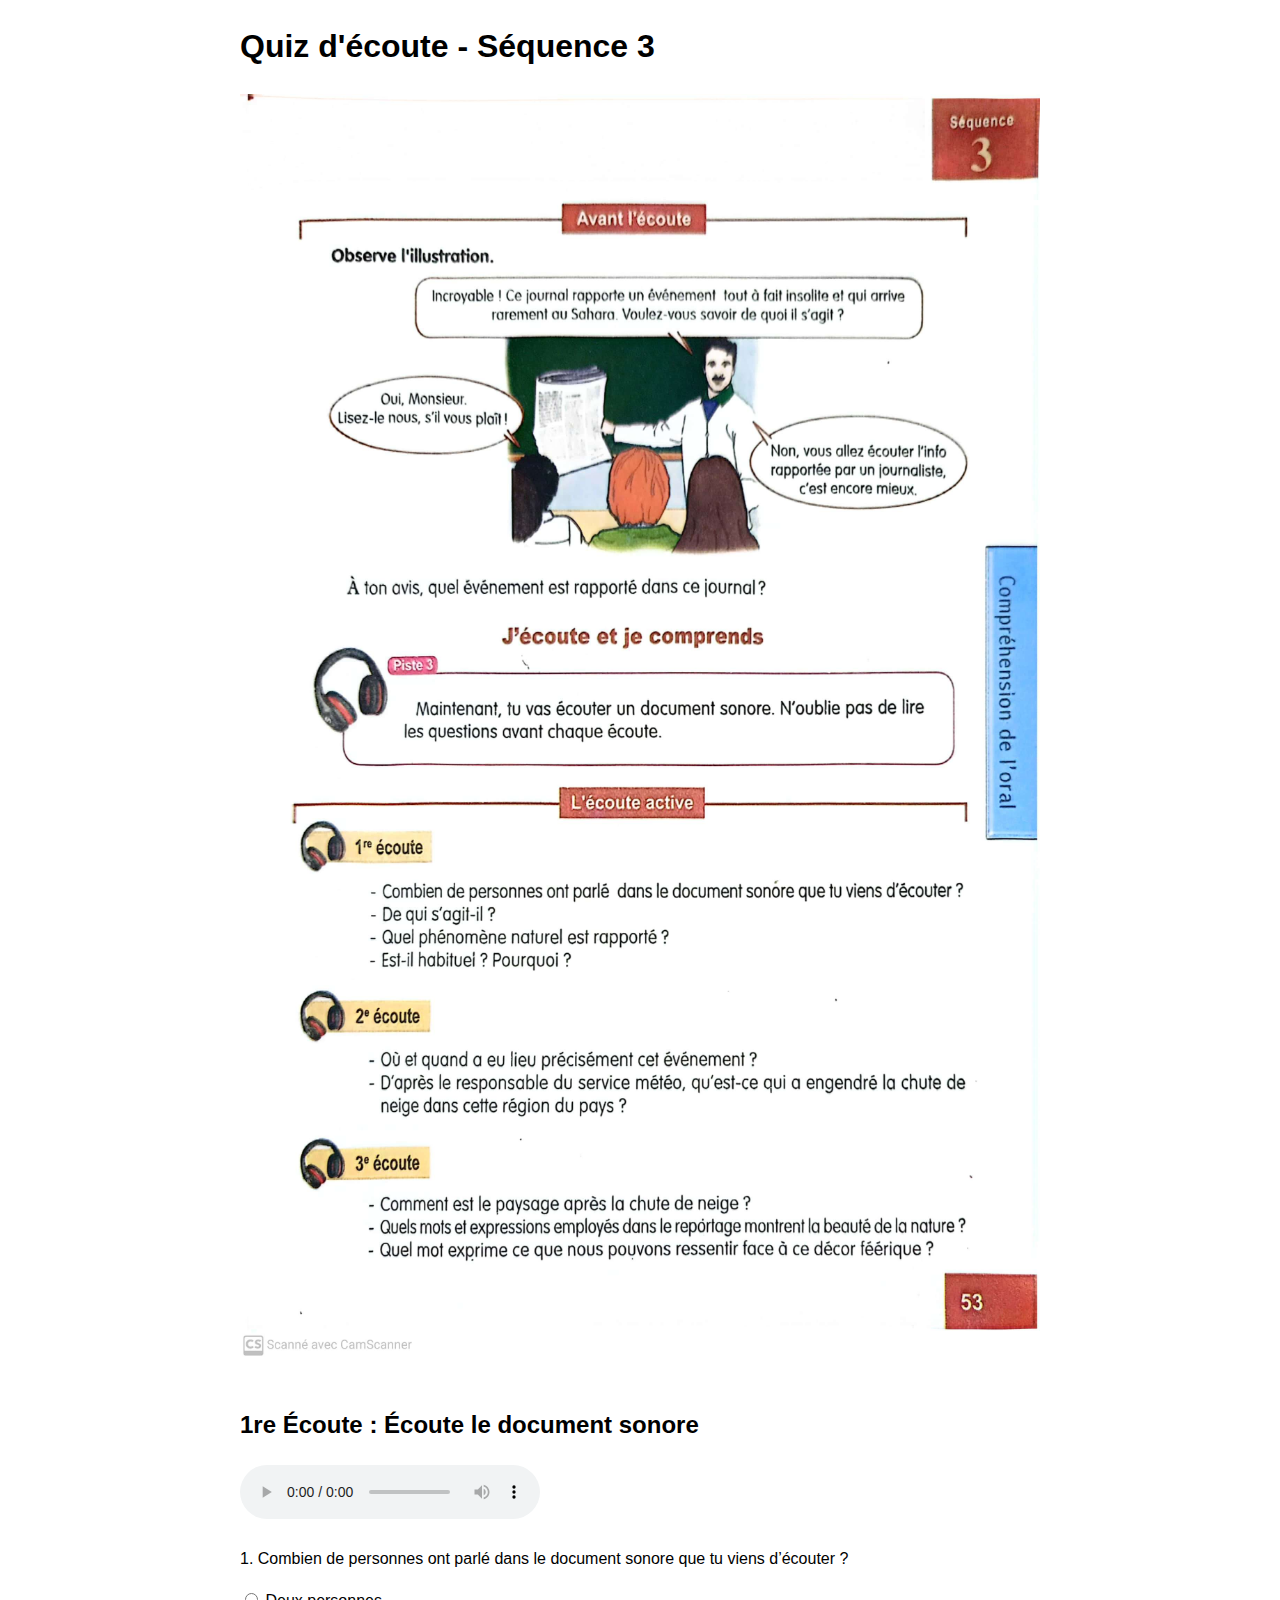
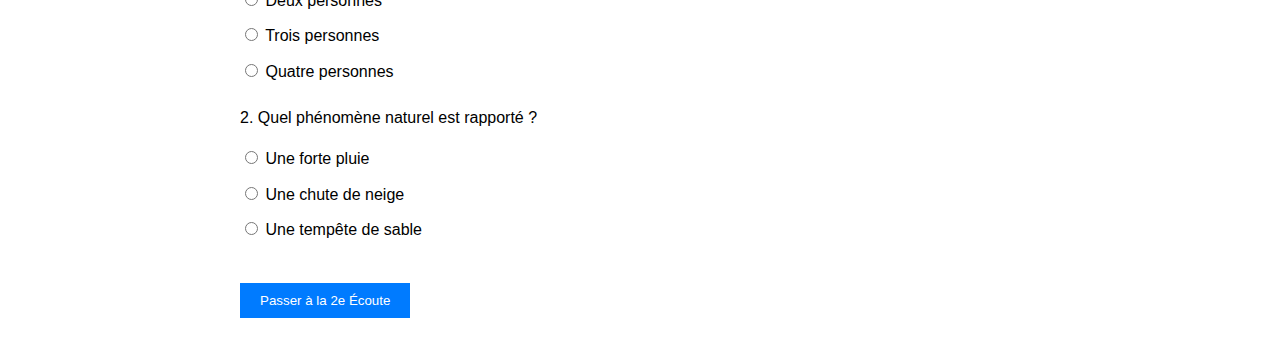
==== quiz_p53.html @ e30d41ce "Update quiz_p53.html" ====
<!DOCTYPE html> 
<html lang="fr">
<head>
    <meta charset="UTF-8">
    <meta name="viewport" content="width=device-width, initial-scale=1.0">
    <title>Quiz d'écoute - Séquence 3</title>
    <style>
        body {
            font-family: Arial, sans-serif;
            margin: 20px;
            line-height: 1.6;
        }
        .quiz-container {
            max-width: 800px;
            margin: 0 auto;
        }
        .quiz-container img {
            width: 100%;
            margin-bottom: 20px;
        }
        .question {
            margin-bottom: 20px;
        }
        .audio {
            margin: 20px 0;
        }
        .btn-submit {
            background-color: #4CAF50;
            color: white;
            padding: 10px 20px;
            border: none;
            cursor: pointer;
        }
        .btn-submit:hover {
            background-color: #45a049;
        }
        .btn-next {
            background-color: #007BFF;
            color: white;
            padding: 10px 20px;
            border: none;
            cursor: pointer;
            margin-top: 20px;
        }
        .btn-next:hover {
            background-color: #0056b3;
        }
        label {
            display: block;
            margin-bottom: 10px;
        }
        #score {
            font-size: 1.5em;
            margin-top: 20px;
            color: #4CAF50;
        }
        .feedback {
            margin-top: 20px;
            font-size: 1em;
            color: #d9534f;
        }
        .feedback p {
            margin-bottom: 10px;
        }
        .hidden {
            display: none;
        }
    </style>
</head>
<body>
    <div class="quiz-container">
        <h1>Quiz d'écoute - Séquence 3</h1>
        
        <!-- Affichage de l'image -->
        <img src="p53.jpg" alt="Page 53 Séquence 3">

        <!-- Section pour la première écoute -->
        <div id="section-1" class="quiz-section">
            <div class="audio">
                <h2>1re Écoute : Écoute le document sonore</h2>
                <audio id="audio-1" controls>
                    <source src="seequence audio P53.mp4" type="audio/mpeg">
                    Votre navigateur ne supporte pas la lecture audio.
                </audio>
            </div>

            <div class="questions">
                <div class="question">
                    <p>1. Combien de personnes ont parlé dans le document sonore que tu viens d’écouter ?</p>
                    <label><input type="radio" name="q1" value="2"> Deux personnes</label>
                    <label><input type="radio" name="q1" value="3"> Trois personnes</label>
                    <label><input type="radio" name="q1" value="4"> Quatre personnes</label>
                </div>
                <div class="question">
                    <p>2. Quel phénomène naturel est rapporté ?</p>
                    <label><input type="radio" name="q2" value="pluie"> Une forte pluie</label>
                    <label><input type="radio" name="q2" value="neige"> Une chute de neige</label>
                    <label><input type="radio" name="q2" value="tempete"> Une tempête de sable</label>
                </div>
            </div>
            <button class="btn-next" onclick="showNextSection(2, 'audio-1')">Passer à la 2e Écoute</button>
        </div>

        <!-- Section pour la deuxième écoute -->
        <div id="section-2" class="quiz-section hidden">
            <div class="audio">
                <h2>2e Écoute : Réécoute le document sonore</h2>
                <audio id="audio-2" controls>
                    <source src="sequence audio P53.mp4" type="audio/mpeg">
                    Votre navigateur ne supporte pas la lecture audio.
                </audio>
            </div>

            <div class="questions">
                <div class="question">
                    <p>3. Où et quand a eu lieu précisément cet événement ?</p>
                    <label><input type="radio" name="q3" value="sahara"> Dans le Sahara, en hiver.</label>
                    <label><input type="radio" name="q3" value="montagnes"> Dans les montagnes, au printemps.</label>
                </div>
                <div class="question">
                    <p>4. D'après le responsable du service météo, qu'est-ce qui a engendré la chute de neige dans cette région ?</p>
                    <label><input type="radio" name="q4" value="temp"> Une baisse soudaine des températures</label>
                    <label><input type="radio" name="q4" value="vent"> Des vents violents</label>
                </div>
            </div>
            <button class="btn-next" onclick="showNextSection(3, 'audio-2')">Passer à la 3e Écoute</button>
        </div>

        <!-- Section pour la troisième écoute -->
        <div id="section-3" class="quiz-section hidden">
            <div class="audio">
                <h2>3e Écoute : Une dernière fois</h2>
                <audio id="audio-3" controls>
                    <source src="sequence audio P53.mp4" type="audio/mpeg">
                    Votre navigateur ne supporte pas la lecture audio.
                </audio>
            </div>

            <div class="questions">
                <div class="question">
                    <p>5. Comment est le paysage après la chute de neige ?</p>
                    <label><input type="radio" name="q5" value="desert"> Le désert est complètement blanc.</label>
                    <label><input type="radio" name="q5" value="normal"> Le paysage reste inchangé.</label>
                </div>
                <div class="question">
                    <p>6. Quels mots et expressions employés montrent la beauté de la nature ?</p>
                    <label><input type="radio" name="q6" value="poetique"> Des mots poétiques décrivant la neige.</label>
                    <label><input type="radio" name="q6" value="simples"> Des mots simples et directs.</label>
                </div>
                <div class="question">
                    <p>7. Quel mot exprime ce que nous pouvons ressentir face à ce décor féerique ?</p>
                    <label><input type="radio" name="q7" value="merveille"> Merveille.</label>
                    <label><input type="radio" name="q7" value="habituel"> Habituel.</label>
                </div>
            </div>
            <button class="btn-submit" onclick="calculateScore()">Soumettre</button>
        </div>

        <!-- Score affiché ici -->
        <div id="score"></div>
        <div id="feedback" class="feedback"></div>
    </div>

    <script>
        function showNextSection(sectionNumber, audioId) {
            // Arrêter l'audio en cours
            const currentAudio = document.getElementById(audioId);
            if (currentAudio) {
                currentAudio.pause();
                currentAudio.currentTime = 0;
            }

            // Masquer toutes les sections
            document.querySelectorAll('.quiz-section').forEach(section => section.classList.add('hidden'));
            
            // Afficher la section suivante
            document.getElementById(`section-${sectionNumber}`).classList.remove('hidden');
        }

        function calculateScore() {
            const correctAnswers = {
                q1: "2",
                q2: "neige",
                q3: "sahara",
                q4: "temp",
                q5: "desert",
                q6: "poetique",
                q7: "merveille"
            };

            let score = 0;
            const feedback = [];
            const form = document.getElementById("quiz-form");

            for (const [question, correctAnswer] of Object.entries(correctAnswers)) {
                const selected = document.querySelector(`input[name="${question}"]:checked`);
                if (selected && selected.value === correctAnswer) {
                    score++;
                } else {
                    feedback.push(`Question ${question.slice(1)} : Mauvaise réponse. La bonne réponse est "${correctAnswer}".`);
                }
            }

            document.getElementById("score").textContent = `Votre score : ${score} / ${Object.keys(correctAnswers).length}`;
            document.getElementById("feedback").innerHTML = feedback.length ? feedback.map(f => `<p>${f}</p>`).join('') : '<p>Félicitations ! Vous avez tout juste !</p>';
        }
    </script>
</body>
</html>
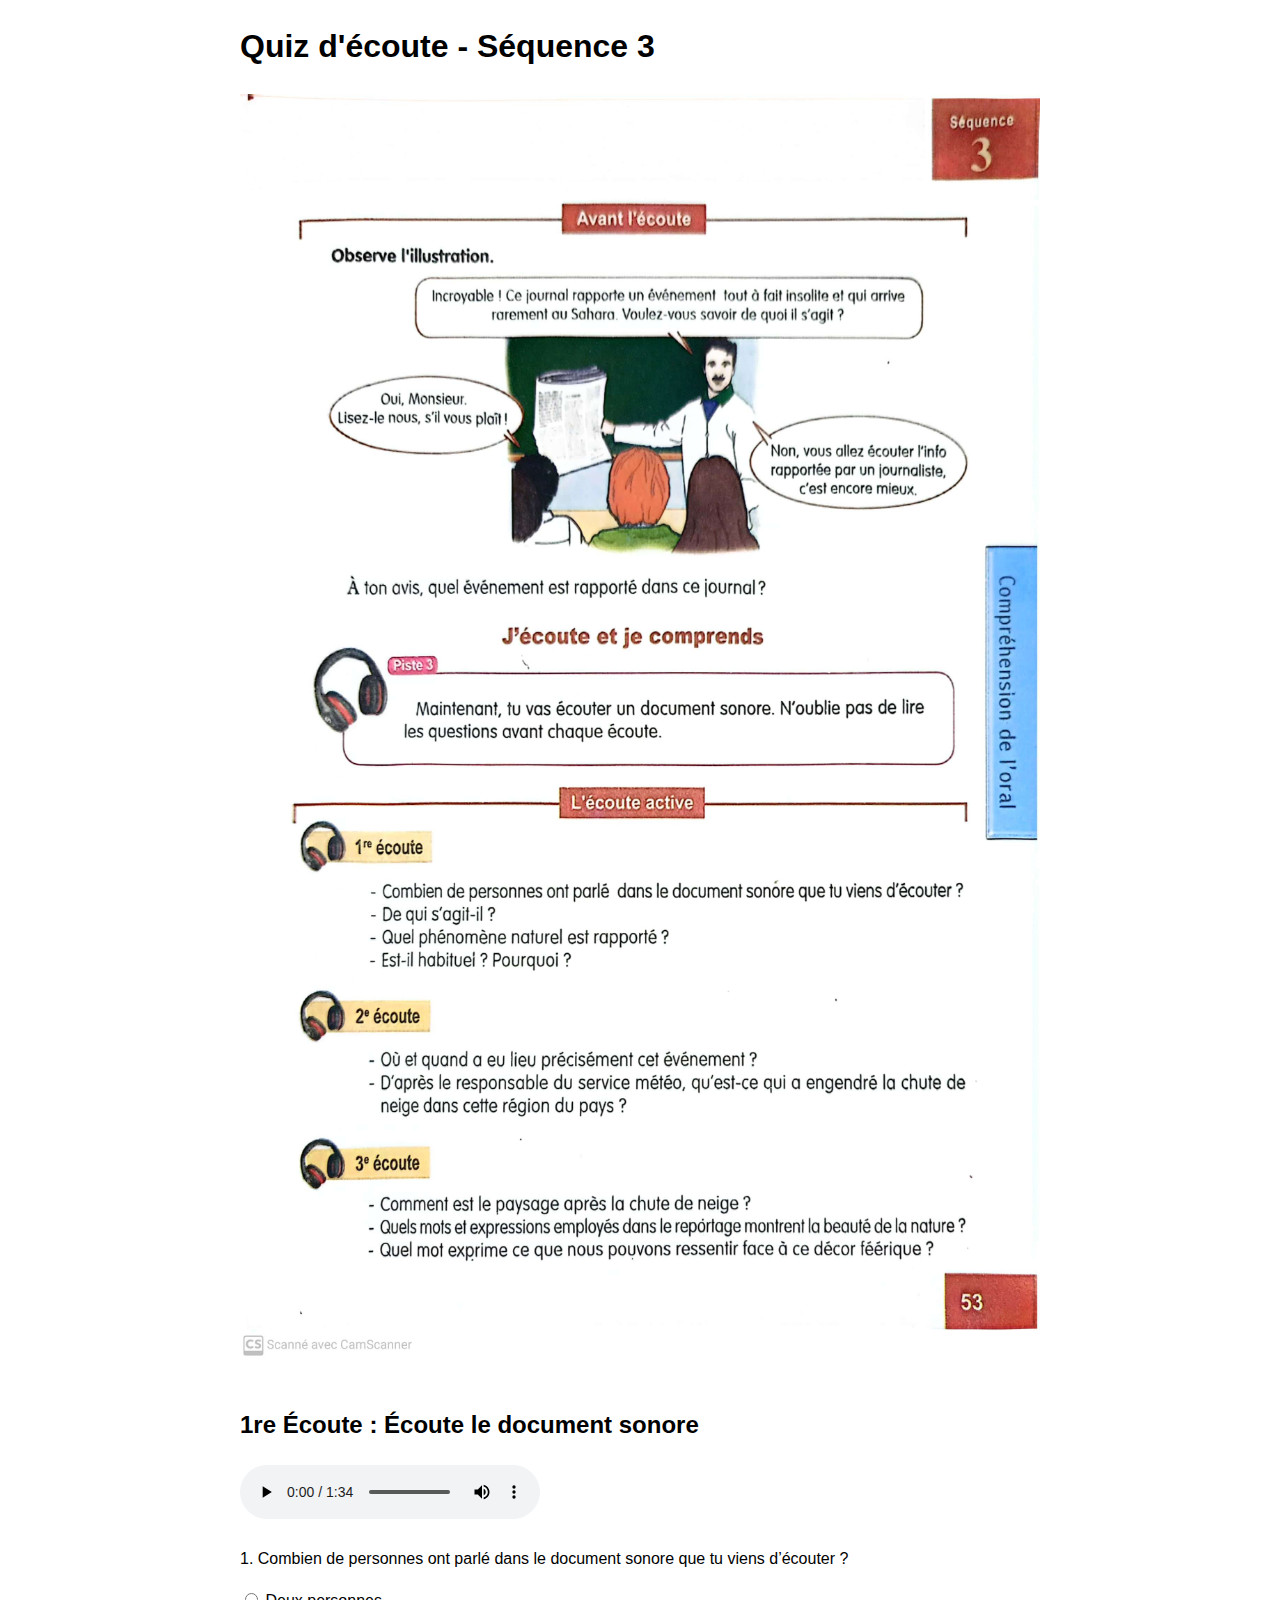
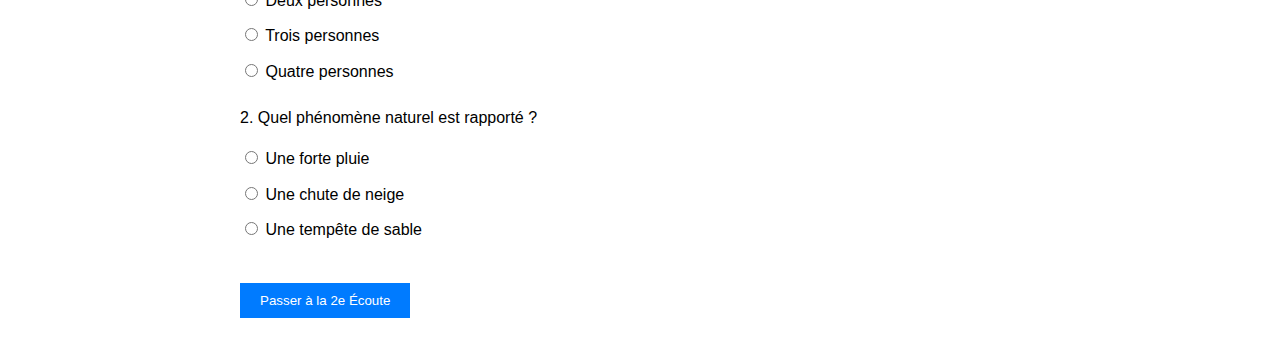
==== commit fe3b274a: "Update quiz_p53.html" ====
--- a/quiz_p53.html
+++ b/quiz_p53.html
@@ -79,7 +79,7 @@
             <div class="audio">
                 <h2>1re Écoute : Écoute le document sonore</h2>
                 <audio id="audio-1" controls>
-                    <source src="seequence audio P53.mp4" type="audio/mpeg">
+                    <source src="sequence audio P53.mp4" type="audio/mpeg">
                     Votre navigateur ne supporte pas la lecture audio.
                 </audio>
             </div>
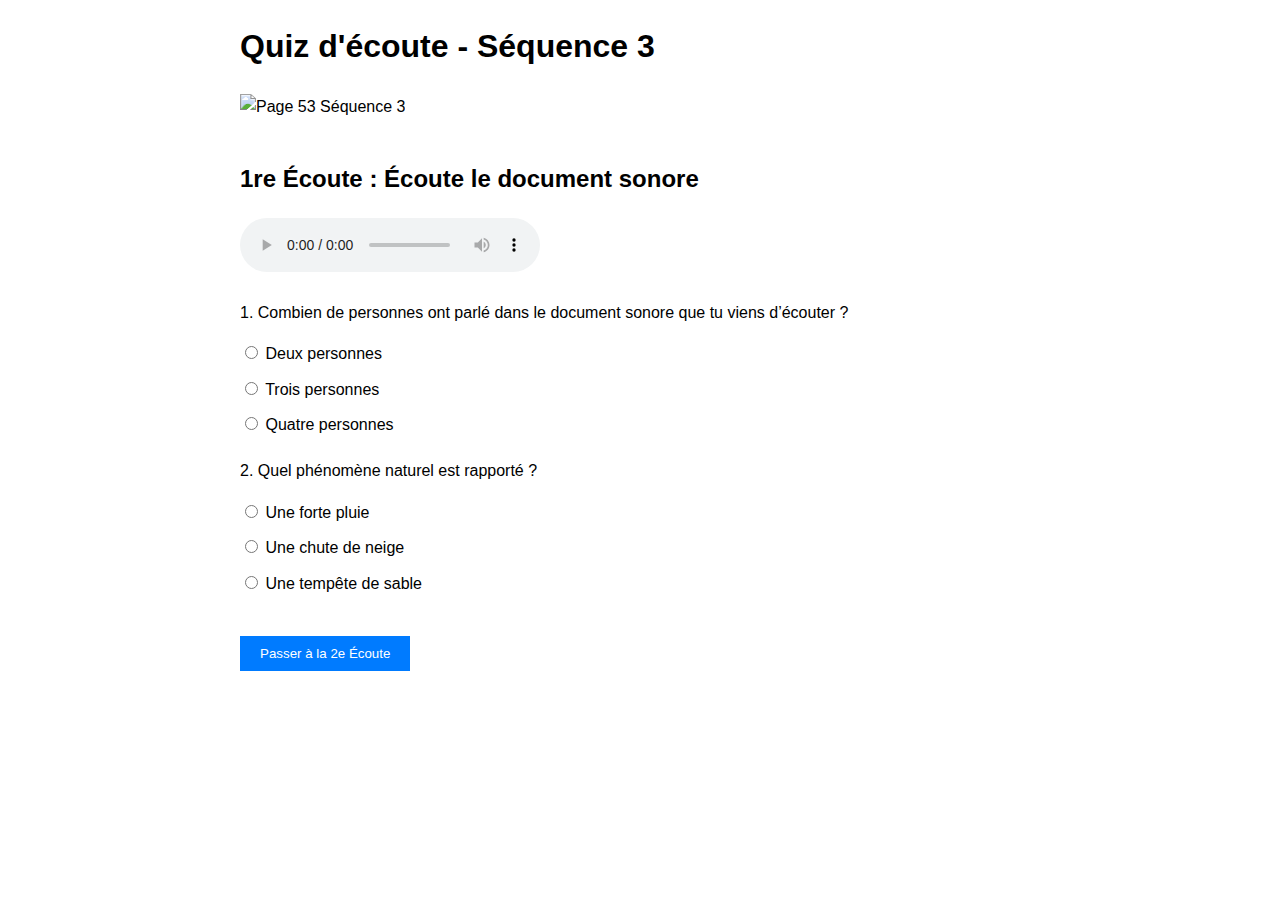
==== commit beeb71ca: "Update quiz_p53.html" ====
--- a/quiz_p53.html
+++ b/quiz_p53.html
@@ -1,4 +1,4 @@
-<!DOCTYPE html> 
+<!DOCTYPE html>
 <html lang="fr">
 <head>
     <meta charset="UTF-8">
@@ -49,19 +49,6 @@
             display: block;
             margin-bottom: 10px;
         }
-        #score {
-            font-size: 1.5em;
-            margin-top: 20px;
-            color: #4CAF50;
-        }
-        .feedback {
-            margin-top: 20px;
-            font-size: 1em;
-            color: #d9534f;
-        }
-        .feedback p {
-            margin-bottom: 10px;
-        }
         .hidden {
             display: none;
         }
@@ -70,20 +57,17 @@
 <body>
     <div class="quiz-container">
         <h1>Quiz d'écoute - Séquence 3</h1>
-        
-        <!-- Affichage de l'image -->
-        <img src="p53.jpg" alt="Page 53 Séquence 3">
-
+                
         <!-- Section pour la première écoute -->
         <div id="section-1" class="quiz-section">
+            <img src="path/to/image.jpg" alt="Page 53 Séquence 3">
             <div class="audio">
                 <h2>1re Écoute : Écoute le document sonore</h2>
                 <audio id="audio-1" controls>
-                    <source src="sequence audio P53.mp4" type="audio/mpeg">
+                    <source src="path/to/audio.m4a" type="audio/mpeg">
                     Votre navigateur ne supporte pas la lecture audio.
                 </audio>
             </div>
-
             <div class="questions">
                 <div class="question">
                     <p>1. Combien de personnes ont parlé dans le document sonore que tu viens d’écouter ?</p>
@@ -106,11 +90,10 @@
             <div class="audio">
                 <h2>2e Écoute : Réécoute le document sonore</h2>
                 <audio id="audio-2" controls>
-                    <source src="sequence audio P53.mp4" type="audio/mpeg">
+                    <source src="path/to/audio.m4a" type="audio/mpeg">
                     Votre navigateur ne supporte pas la lecture audio.
                 </audio>
             </div>
-
             <div class="questions">
                 <div class="question">
                     <p>3. Où et quand a eu lieu précisément cet événement ?</p>
@@ -131,11 +114,10 @@
             <div class="audio">
                 <h2>3e Écoute : Une dernière fois</h2>
                 <audio id="audio-3" controls>
-                    <source src="sequence audio P53.mp4" type="audio/mpeg">
+                    <source src="path/to/audio.m4a" type="audio/mpeg">
                     Votre navigateur ne supporte pas la lecture audio.
                 </audio>
             </div>
-
             <div class="questions">
                 <div class="question">
                     <p>5. Comment est le paysage après la chute de neige ?</p>
@@ -155,25 +137,16 @@
             </div>
             <button class="btn-submit" onclick="calculateScore()">Soumettre</button>
         </div>
-
-        <!-- Score affiché ici -->
-        <div id="score"></div>
-        <div id="feedback" class="feedback"></div>
     </div>
 
     <script>
         function showNextSection(sectionNumber, audioId) {
-            // Arrêter l'audio en cours
             const currentAudio = document.getElementById(audioId);
             if (currentAudio) {
                 currentAudio.pause();
                 currentAudio.currentTime = 0;
             }
-
-            // Masquer toutes les sections
             document.querySelectorAll('.quiz-section').forEach(section => section.classList.add('hidden'));
-            
-            // Afficher la section suivante
             document.getElementById(`section-${sectionNumber}`).classList.remove('hidden');
         }
 
@@ -190,7 +163,6 @@
 
             let score = 0;
             const feedback = [];
-            const form = document.getElementById("quiz-form");
 
             for (const [question, correctAnswer] of Object.entries(correctAnswers)) {
                 const selected = document.querySelector(`input[name="${question}"]:checked`);
@@ -201,8 +173,10 @@
                 }
             }
 
-            document.getElementById("score").textContent = `Votre score : ${score} / ${Object.keys(correctAnswers).length}`;
-            document.getElementById("feedback").innerHTML = feedback.length ? feedback.map(f => `<p>${f}</p>`).join('') : '<p>Félicitations ! Vous avez tout juste !</p>';
+            const totalQuestions = Object.keys(correctAnswers).length;
+            localStorage.setItem("quizScore", `${score} / ${totalQuestions}`);
+            localStorage.setItem("quizFeedback", JSON.stringify(feedback));
+            window.location.href = "result.html";
         }
     </script>
 </body>
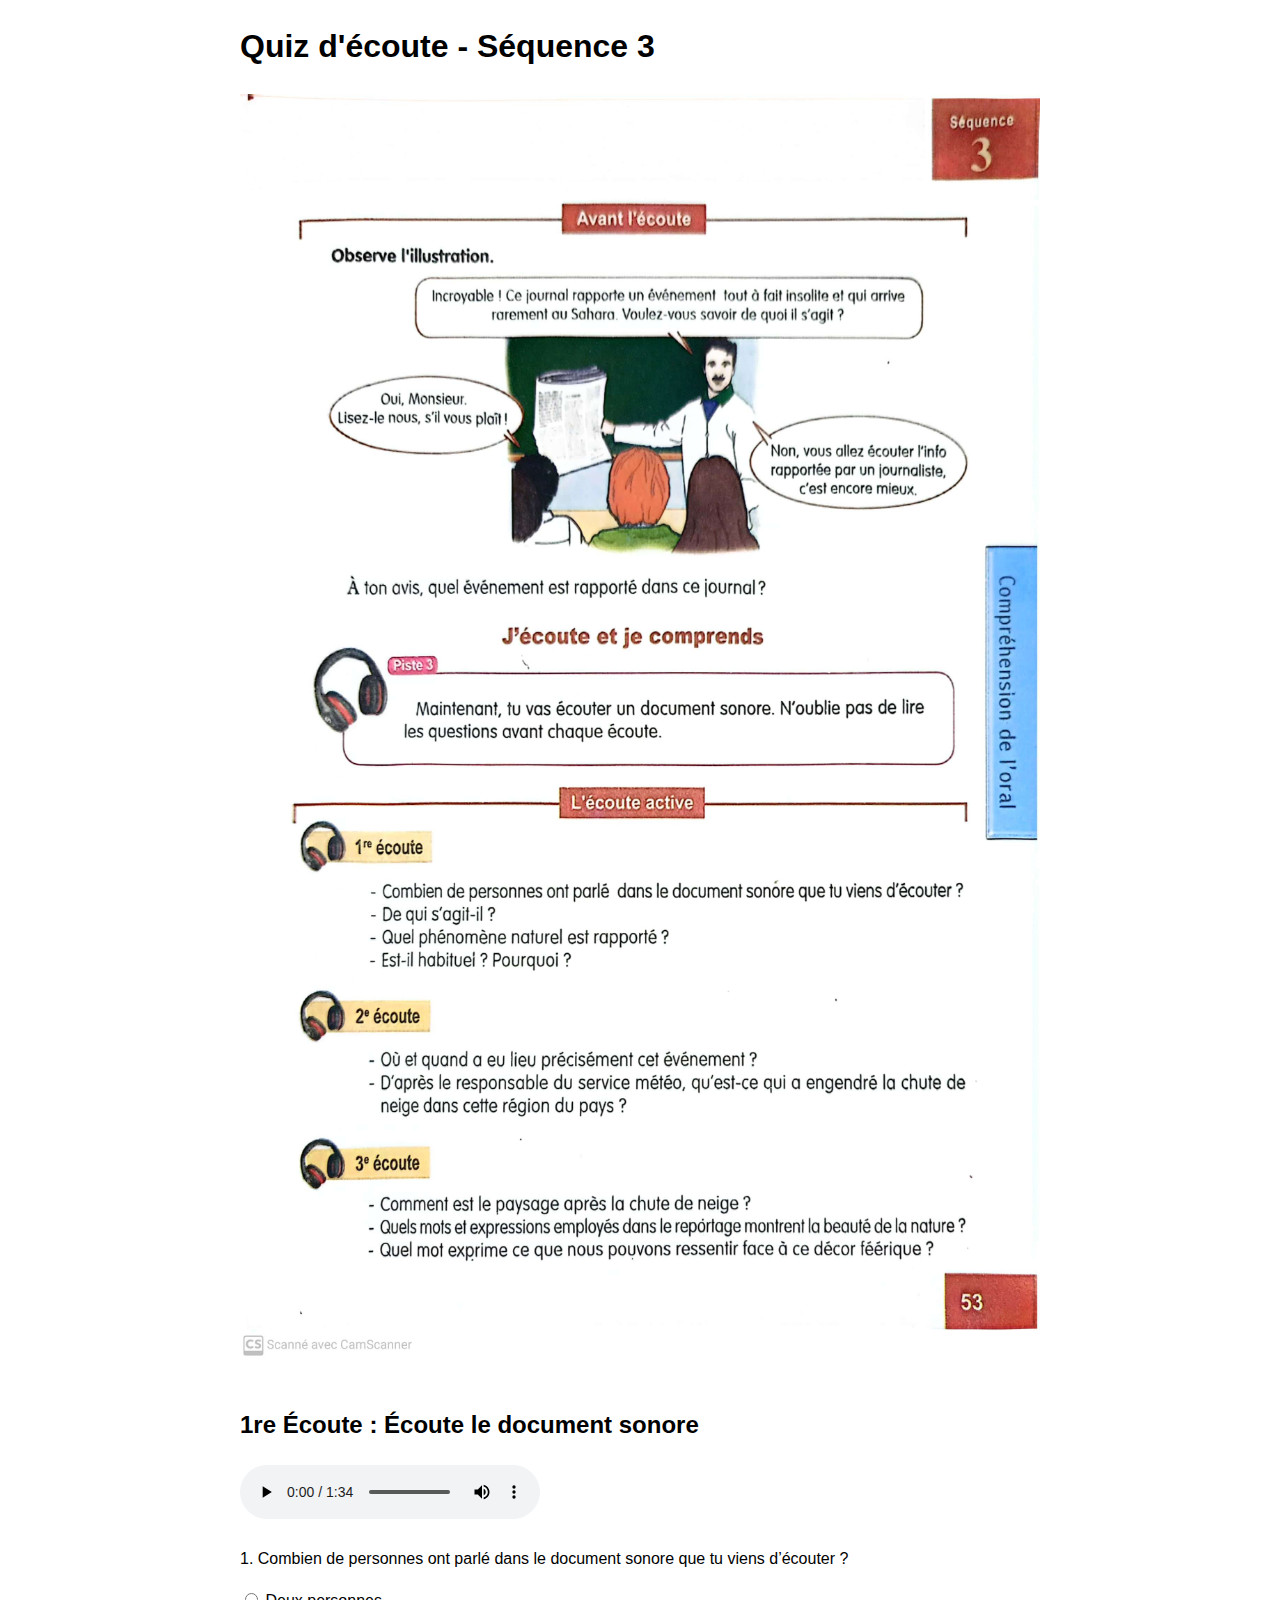
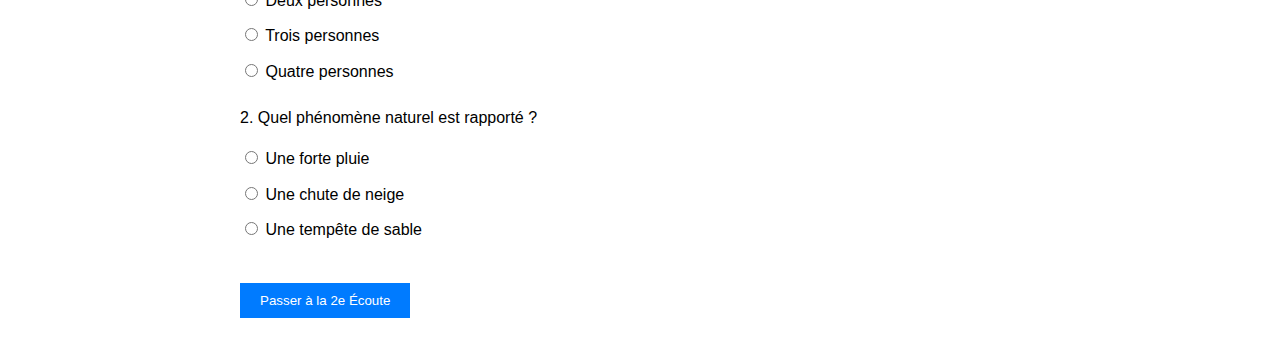
==== commit eca8a810: "Update quiz_p53.html" ====
--- a/quiz_p53.html
+++ b/quiz_p53.html
@@ -60,11 +60,11 @@
                 
         <!-- Section pour la première écoute -->
         <div id="section-1" class="quiz-section">
-            <img src="path/to/image.jpg" alt="Page 53 Séquence 3">
+            <img src="p53.jpg" alt="Page 53 Séquence 3">
             <div class="audio">
                 <h2>1re Écoute : Écoute le document sonore</h2>
                 <audio id="audio-1" controls>
-                    <source src="path/to/audio.m4a" type="audio/mpeg">
+                    <source src="sequence audio P53.mp4" type="audio/mpeg">
                     Votre navigateur ne supporte pas la lecture audio.
                 </audio>
             </div>
@@ -90,7 +90,7 @@
             <div class="audio">
                 <h2>2e Écoute : Réécoute le document sonore</h2>
                 <audio id="audio-2" controls>
-                    <source src="path/to/audio.m4a" type="audio/mpeg">
+                    <source src="sequence audio P53.mp4" type="audio/mpeg">
                     Votre navigateur ne supporte pas la lecture audio.
                 </audio>
             </div>
@@ -114,7 +114,7 @@
             <div class="audio">
                 <h2>3e Écoute : Une dernière fois</h2>
                 <audio id="audio-3" controls>
-                    <source src="path/to/audio.m4a" type="audio/mpeg">
+                    <source src="sequence audio P53.mp4" type="audio/mpeg">
                     Votre navigateur ne supporte pas la lecture audio.
                 </audio>
             </div>
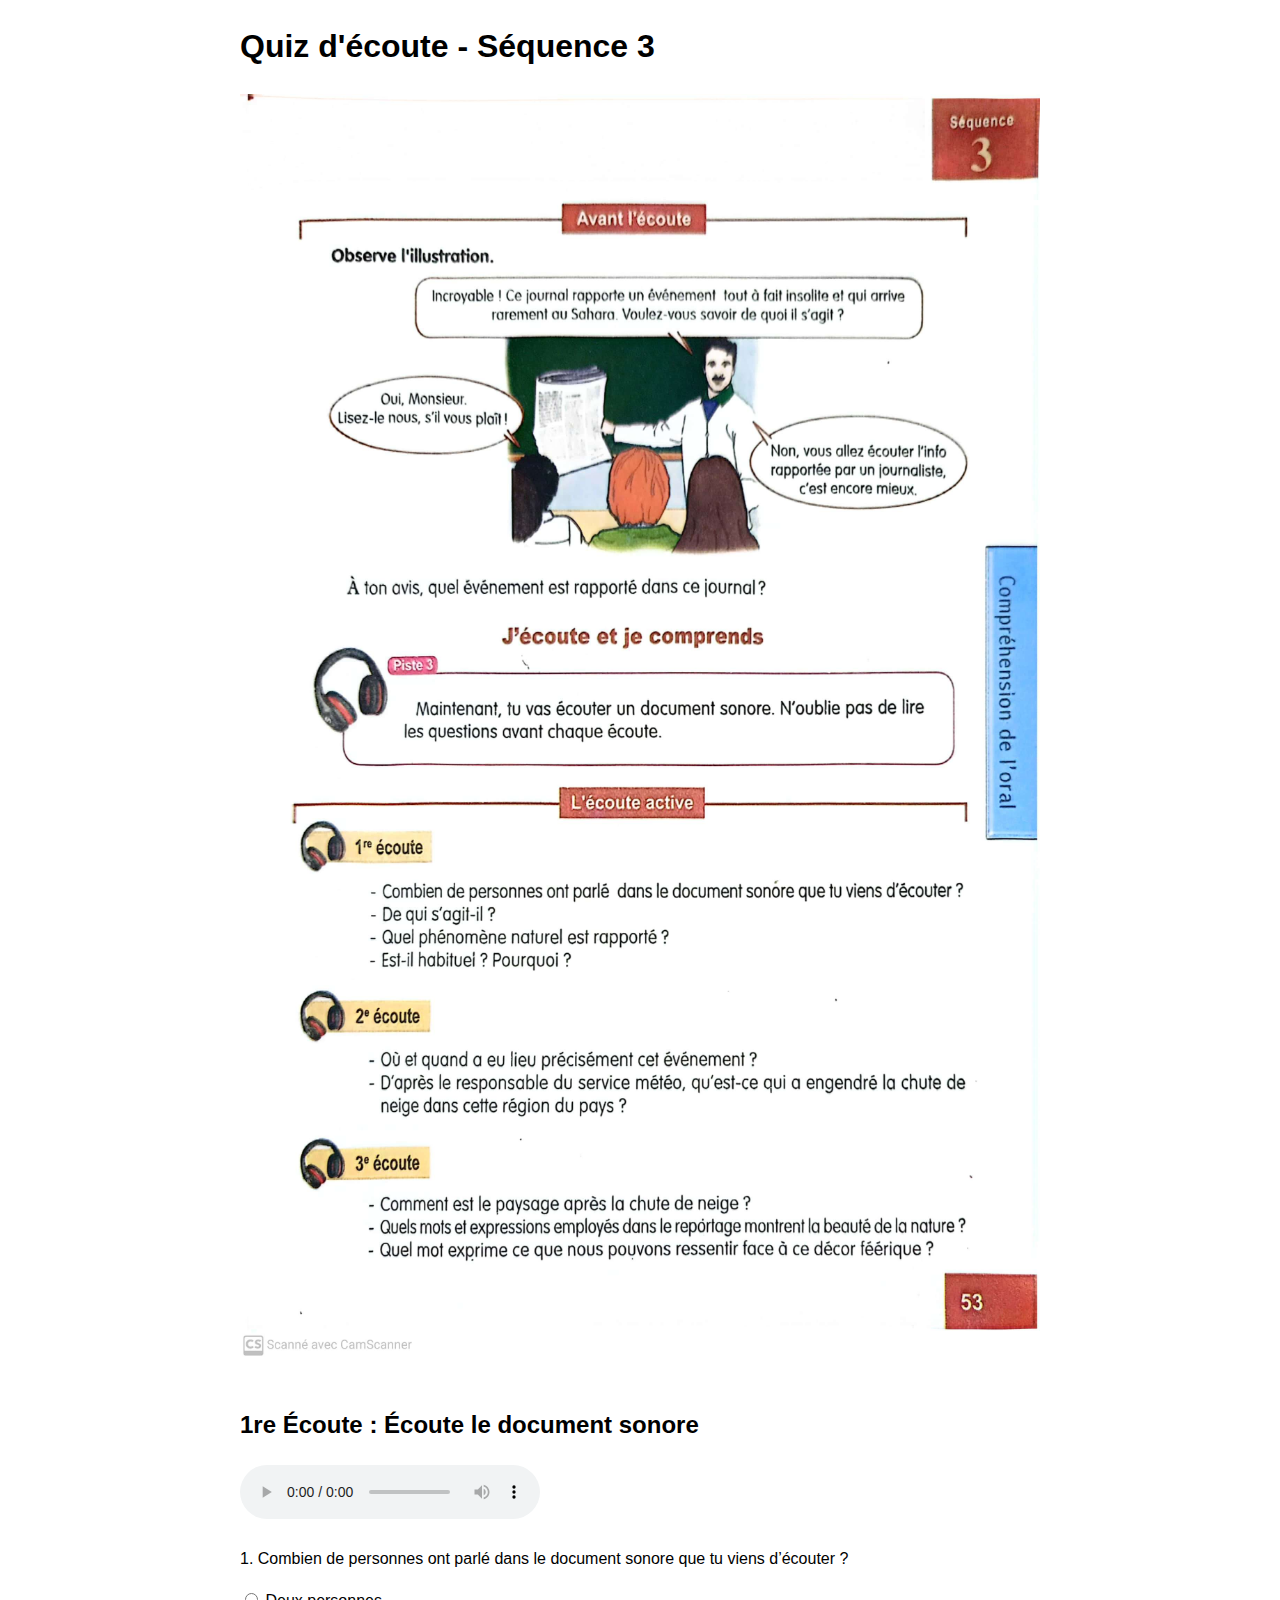
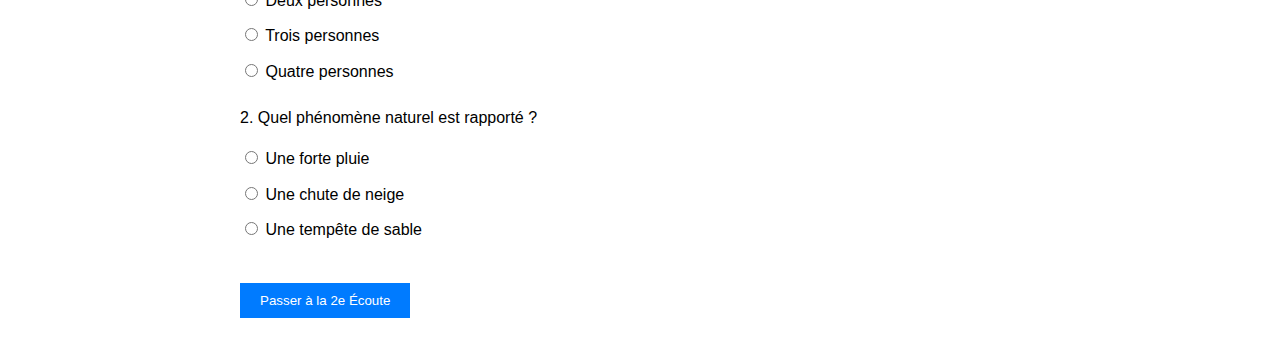
==== commit 47a398b7: "Update quiz_p53.html" ====
--- a/quiz_p53.html
+++ b/quiz_p53.html
@@ -64,7 +64,7 @@
             <div class="audio">
                 <h2>1re Écoute : Écoute le document sonore</h2>
                 <audio id="audio-1" controls>
-                    <source src="sequence audio P53.mp4" type="audio/mpeg">
+                    <source src="https://github.com/la-plume-educative/educ.web.site/blob/main/sequence%20audio%20P53.mp4" type="audio/mpeg">
                     Votre navigateur ne supporte pas la lecture audio.
                 </audio>
             </div>
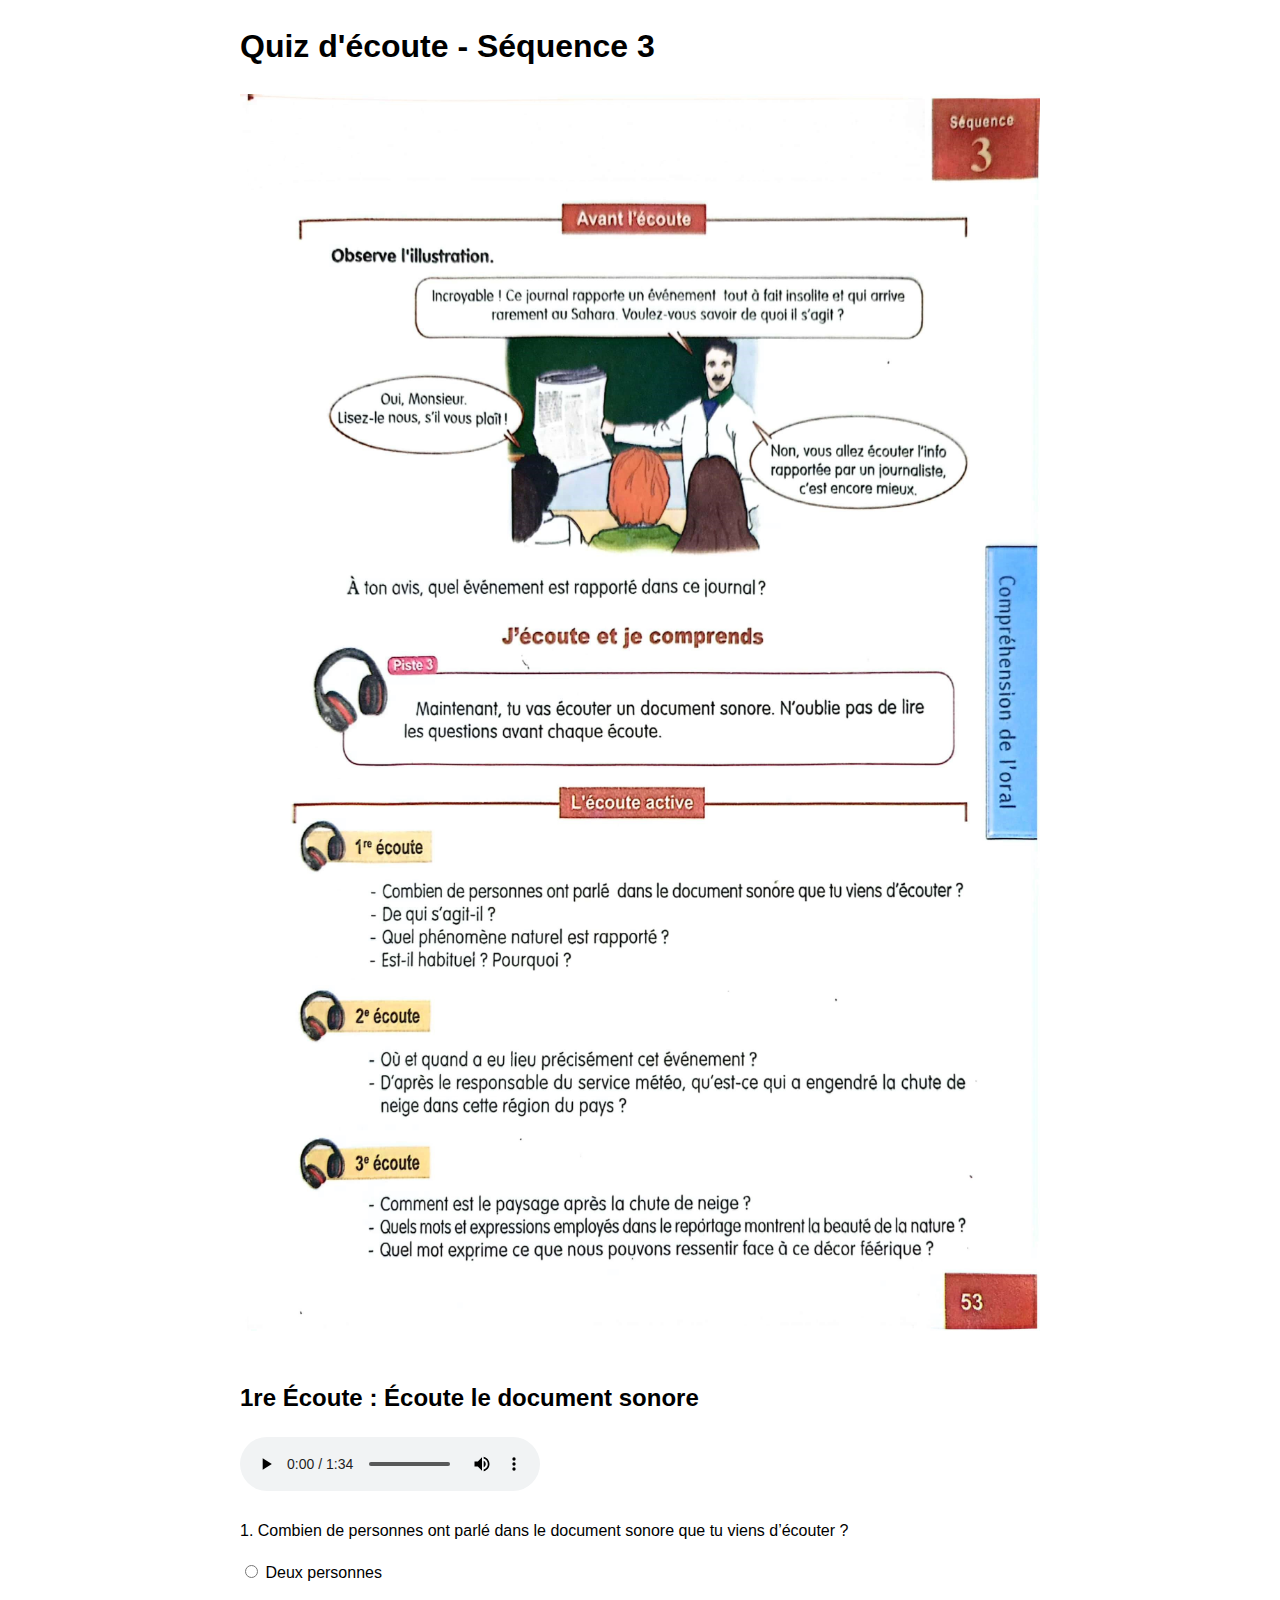
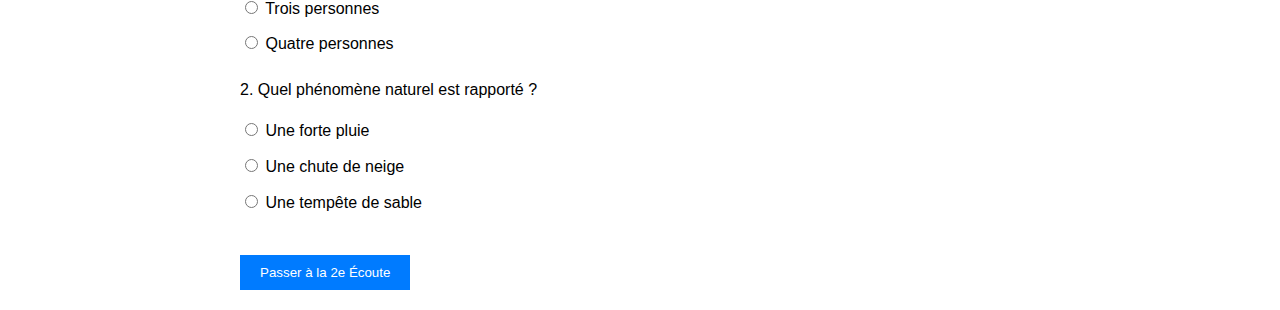
==== commit fceaaf7b: "Update quiz_p53.html" ====
--- a/quiz_p53.html
+++ b/quiz_p53.html
@@ -64,7 +64,7 @@
             <div class="audio">
                 <h2>1re Écoute : Écoute le document sonore</h2>
                 <audio id="audio-1" controls>
-                    <source src="https://github.com/la-plume-educative/educ.web.site/blob/main/sequence%20audio%20P53.mp4" type="audio/mpeg">
+                    <source src="sequence audio P53.mp4" type="audio/mpeg">
                     Votre navigateur ne supporte pas la lecture audio.
                 </audio>
             </div>
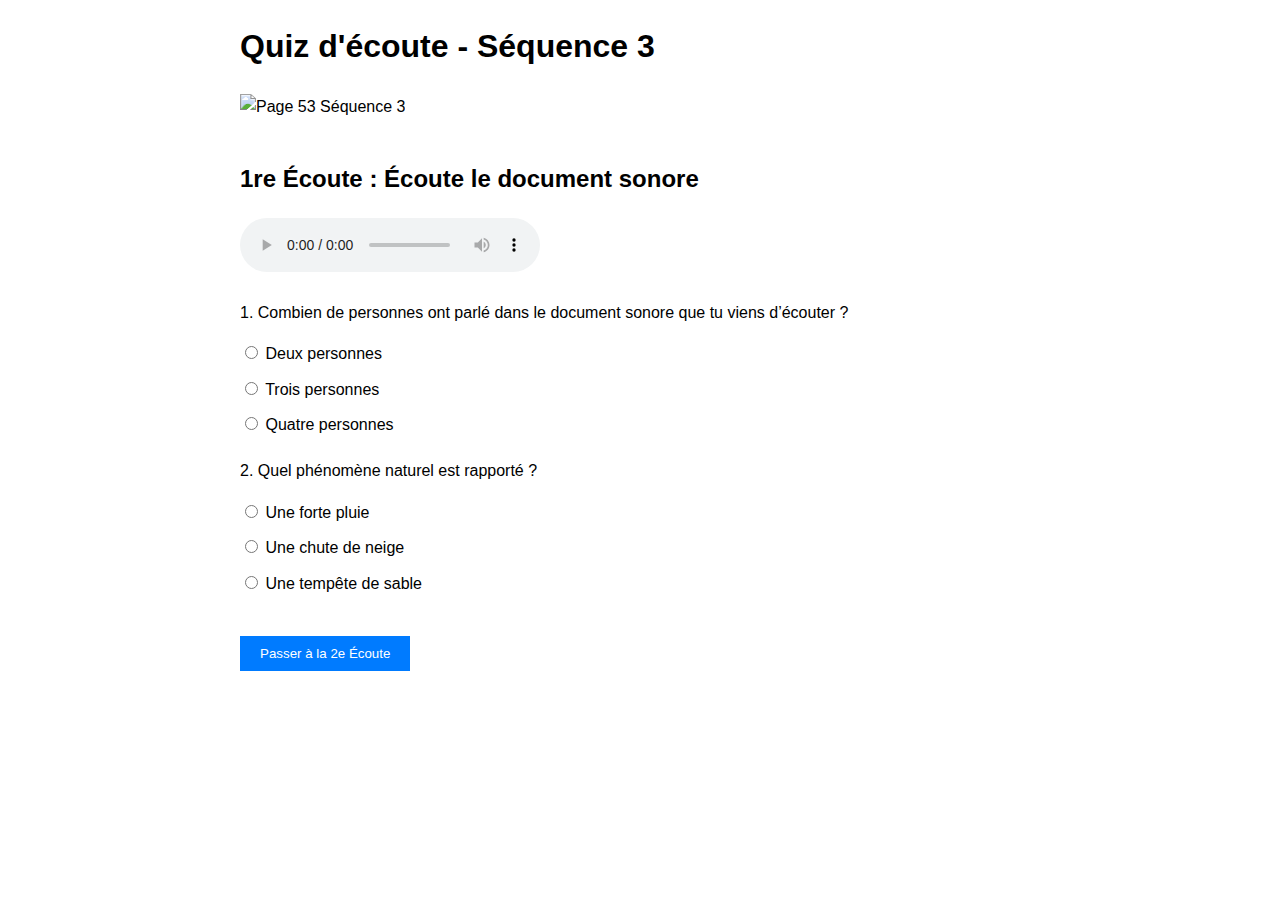
==== commit 998246cf: "Update quiz_p53.html" ====
--- a/quiz_p53.html
+++ b/quiz_p53.html
@@ -60,11 +60,11 @@
                 
         <!-- Section pour la première écoute -->
         <div id="section-1" class="quiz-section">
-            <img src="p53.jpg" alt="Page 53 Séquence 3">
+            <img src="path/to/image.jpg" alt="Page 53 Séquence 3">
             <div class="audio">
                 <h2>1re Écoute : Écoute le document sonore</h2>
                 <audio id="audio-1" controls>
-                    <source src="sequence audio P53.mp4" type="audio/mpeg">
+                    <source src="path/to/audio.m4a" type="audio/mpeg">
                     Votre navigateur ne supporte pas la lecture audio.
                 </audio>
             </div>
@@ -90,7 +90,7 @@
             <div class="audio">
                 <h2>2e Écoute : Réécoute le document sonore</h2>
                 <audio id="audio-2" controls>
-                    <source src="sequence audio P53.mp4" type="audio/mpeg">
+                    <source src="path/to/audio.m4a" type="audio/mpeg">
                     Votre navigateur ne supporte pas la lecture audio.
                 </audio>
             </div>
@@ -114,7 +114,7 @@
             <div class="audio">
                 <h2>3e Écoute : Une dernière fois</h2>
                 <audio id="audio-3" controls>
-                    <source src="sequence audio P53.mp4" type="audio/mpeg">
+                    <source src="path/to/audio.m4a" type="audio/mpeg">
                     Votre navigateur ne supporte pas la lecture audio.
                 </audio>
             </div>
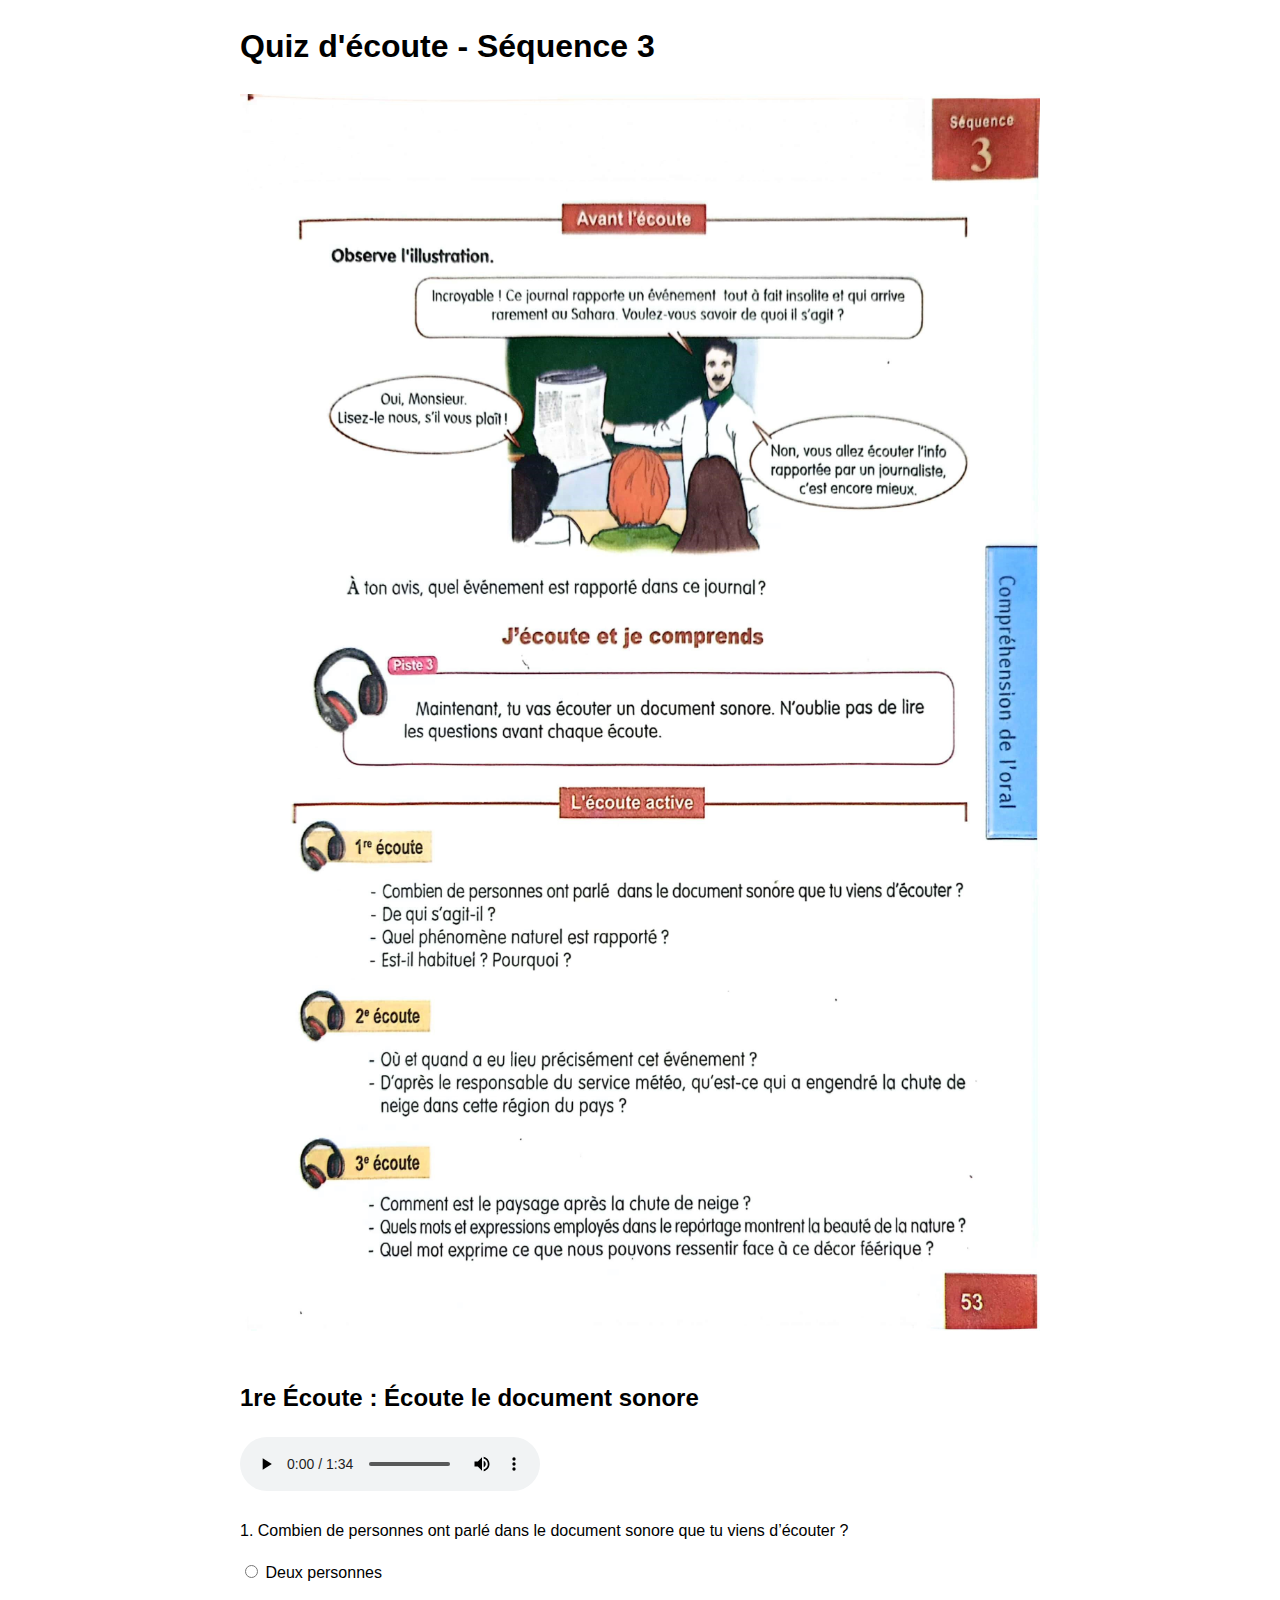
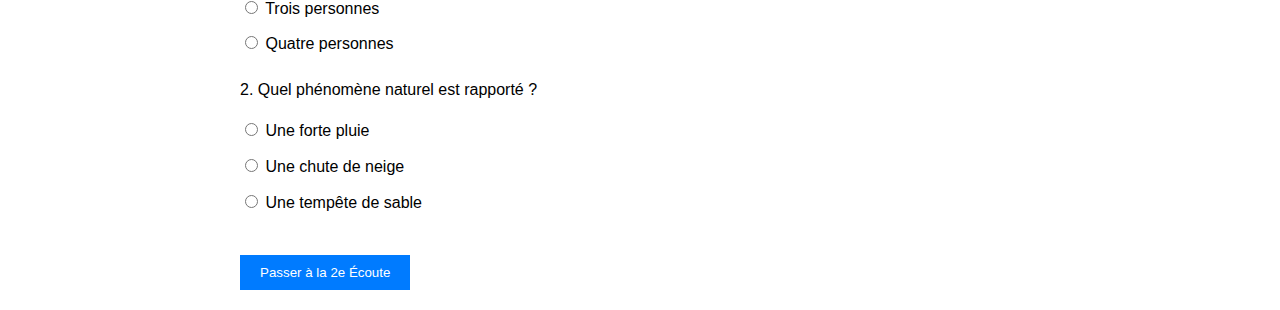
==== commit b137d522: "Update quiz_p53.html" ====
--- a/quiz_p53.html
+++ b/quiz_p53.html
@@ -60,11 +60,11 @@
                 
         <!-- Section pour la première écoute -->
         <div id="section-1" class="quiz-section">
-            <img src="path/to/image.jpg" alt="Page 53 Séquence 3">
+            <img src="p53.jpg" alt="Page 53 Séquence 3">
             <div class="audio">
                 <h2>1re Écoute : Écoute le document sonore</h2>
                 <audio id="audio-1" controls>
-                    <source src="path/to/audio.m4a" type="audio/mpeg">
+                    <source src="sequence audio P53.mp4" type="audio/mpeg">
                     Votre navigateur ne supporte pas la lecture audio.
                 </audio>
             </div>
@@ -90,7 +90,7 @@
             <div class="audio">
                 <h2>2e Écoute : Réécoute le document sonore</h2>
                 <audio id="audio-2" controls>
-                    <source src="path/to/audio.m4a" type="audio/mpeg">
+                    <source src="sequence audio P53.mp4" type="audio/mpeg">
                     Votre navigateur ne supporte pas la lecture audio.
                 </audio>
             </div>
@@ -114,7 +114,7 @@
             <div class="audio">
                 <h2>3e Écoute : Une dernière fois</h2>
                 <audio id="audio-3" controls>
-                    <source src="path/to/audio.m4a" type="audio/mpeg">
+                    <source src="sequence audio P53.mp4" type="audio/mpeg">
                     Votre navigateur ne supporte pas la lecture audio.
                 </audio>
             </div>
